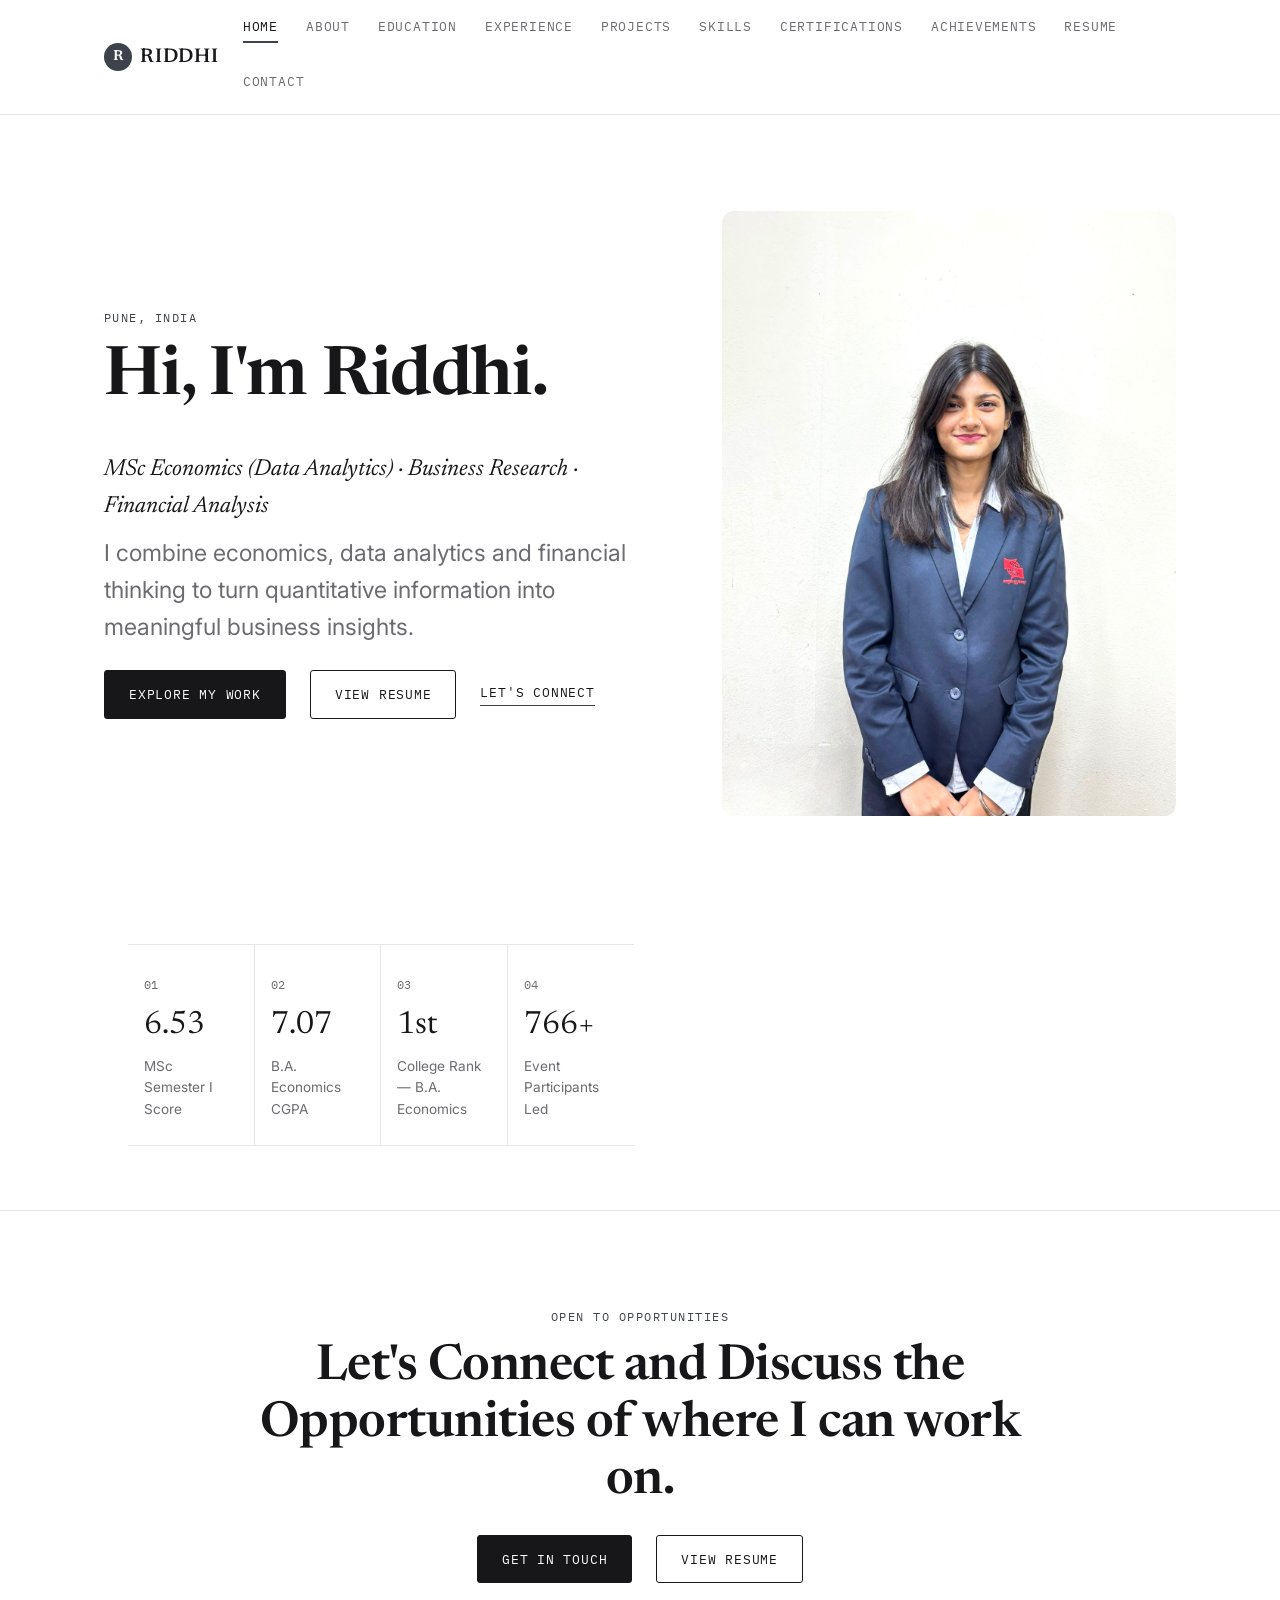
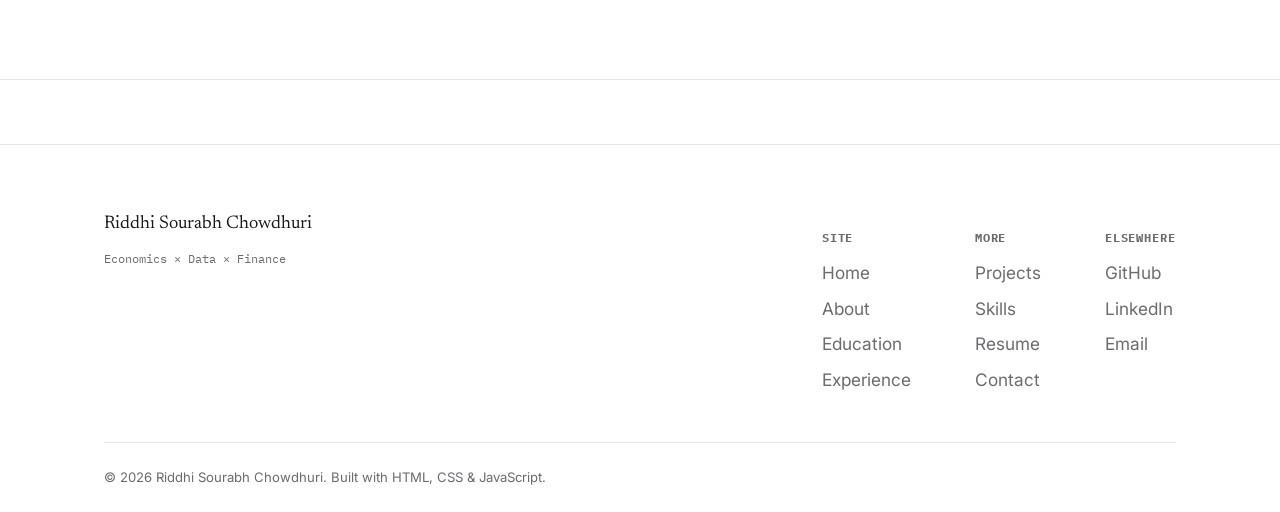
==== index.html @ 56497860 "Remove 'What I bring' section from index.html Removed the 'What I bring' section that included detai" ====
<!DOCTYPE html>
<html lang="en">
<head>
<meta charset="UTF-8">
<meta name="viewport" content="width=device-width, initial-scale=1.0">
<title>Riddhi Chowdhuri | Economics &amp; Data Analytics Portfolio</title>
<meta name="description" content="Riddhi Sourabh Chowdhuri — MSc Economics (Data Analytics) student specialising in econometrics, financial modelling and business research.">
<meta property="og:title" content="Riddhi Chowdhuri | Economics & Data Analytics Portfolio">
<meta property="og:description" content="MSc Economics (Data Analytics) student — econometrics, financial modelling, business research.">
<meta property="og:type" content="website">
<link rel="preconnect" href="https://fonts.googleapis.com">
<link rel="preconnect" href="https://fonts.gstatic.com" crossorigin>
<link href="https://fonts.googleapis.com/css2?family=Newsreader:ital,opsz,wght@0,6..72,500;0,6..72,600;1,6..72,500&family=Inter:wght@400;500;600;700&family=IBM+Plex+Mono:wght@400;500&display=swap" rel="stylesheet">
<link rel="stylesheet" href="css/style.css">
</head>
<body>

<!-- NAVIGATION -->
<header class="site-nav">
  <div class="nav-inner">
    <a href="index.html" class="brand"><span class="brand-mark">R</span>RIDDHI</a>
    <nav class="nav-links" id="nav-links">
      <a href="index.html">Home</a>
      <a href="about.html">About</a>
      <a href="education.html">Education</a>
      <a href="experience.html">Experience</a>
      <a href="projects.html">Projects</a>
      <a href="skills.html">Skills</a>
      <a href="certifications.html">Certifications</a>
      <a href="achievements.html">Achievements</a>
      <a href="resume.html">Resume</a>
      <a href="contact.html">Contact</a>
    </nav>
    <div class="nav-actions">
      <button class="theme-toggle" aria-label="Switch to dark mode">☾</button>
      <button class="hamburger" aria-label="Open menu" aria-expanded="false"><span></span></button>
    </div>
  </div>
</header>

<main>
  <!-- HERO -->
  <section class="hero">
    <div class="container hero-grid">
      <div>
        <p class="eyebrow">Pune, India</p>
        <h1>Hi, I'm Riddhi.</h1>
        <p class="lede" style="font-family:var(--font-display); font-style:italic; color:var(--text); font-size:var(--step-1); margin-bottom:.4em;">MSc Economics (Data Analytics) · Business Research · Financial Analysis</p>
        <p class="lede">I combine economics, data analytics and financial thinking to turn quantitative information into meaningful business insights.</p>
        <div class="hero-cta">
          <a href="projects.html" class="btn btn-primary">Explore My Work</a>
          <a href="resume.html" class="btn btn-outline">View Resume</a>
          <a href="contact.html" class="btn-text">Let's Connect</a>
        </div>
      </div>

      <div class="hero-visual"><img src="assets/Riddhi_Sourabh_Chowdhuri.jpg" alt="Riddhi Chowdhuri" style="width:100%; height:100%; object-fit:cover; border-radius:12px;"></div>

    <!-- QUICK STATS -->
    <div class="container">
      <div class="stats-strip reveal">
        <div class="stat-card">
          <span class="stat-index">01</span>
          <div class="stat-value tabular"><span data-count="8.53">0</span></div>
          <div class="stat-label">MSc Semester I Score</div>
        </div>
        <div class="stat-card">
          <span class="stat-index">02</span>
          <div class="stat-value tabular"><span data-count="9.23">0</span></div>
          <div class="stat-label">B.A. Economics CGPA</div>
        </div>
        <div class="stat-card">
          <span class="stat-index">03</span>
          <div class="stat-value tabular">1st</div>
          <div class="stat-label">College Rank — B.A. Economics</div>
        </div>
        <div class="stat-card">
          <span class="stat-index">04</span>
          <div class="stat-value tabular"><span data-count="1000" data-suffix="+">0</span></div>
          <div class="stat-label">Event Participants Led</div>
        </div>
      </div>
    </div>
  </section>

  <!-- CLOSING CTA -->
  <section class="band-inverse">
    <div class="container text-center reveal">
      <p class="eyebrow" style="justify-content:center;">Open to opportunities</p>
      <h2 style="max-width:26ch;margin-inline:auto;">Let's Connect and Discuss the Opportunities of where I can work on.</h2>
      <div class="hero-cta" style="justify-content:center;">
        <a href="contact.html" class="btn btn-primary">Get in touch</a>
        <a href="resume.html" class="btn btn-outline" style="border-color:var(--line-dark);">View Resume</a>
      </div>
    </div>
  </section>
</main>

<footer>
  <div class="container">
    <div class="footer-grid">
      <div>
        <div class="footer-brand">Riddhi Sourabh Chowdhuri</div>
        <span class="tag">Economics × Data × Finance</span>
      </div>
      <div class="footer-links">
        <div class="footer-col">
          <h5>Site</h5>
          <a href="index.html">Home</a>
          <a href="about.html">About</a>
          <a href="education.html">Education</a>
          <a href="experience.html">Experience</a>
        </div>
        <div class="footer-col">
          <h5>More</h5>
          <a href="projects.html">Projects</a>
          <a href="skills.html">Skills</a>
          <a href="resume.html">Resume</a>
          <a href="contact.html">Contact</a>
        </div>
        <div class="footer-col">
          <h5>Elsewhere</h5>
          <a href="https://github.com/riddhichowdhuri" target="_blank" rel="noopener">GitHub</a>
          <a href="https://www.linkedin.com/in/riddhi-chowdhuri-856390242/" target="_blank" rel="noopener">LinkedIn</a>
          <a href="mailto:4riddhi2005@gmail.com">Email</a>
        </div>
      </div>
    </div>
    <div class="footer-bottom">
      <span>© <span data-year>2026</span> Riddhi Sourabh Chowdhuri. Built with HTML, CSS &amp; JavaScript.</span>
    </div>
  </div>
</footer>

<script src="js/script.js"></script>
</body>
</html>
---- css/style.css ----
/* =========================================================
   Riddhi Chowdhuri — Portfolio Design System
   Editorial ledger aesthetic: cream paper, ink text,
   brass + data-blue accents, serif display / mono labels.
   ========================================================= */

:root{
  /* ---- color: light (default) ---- */
  --bg:            #ffffff;
  --bg-raised:     #ffffff;
  --text:          #17171a;
  --text-muted:    #6b6b70;
  --rule:          #e6e6e8;
  --line-dark:     #17171a;
  --accent:        #3e434b;      /* near-monochrome slate — barely a color, just enough to read as emphasis */
  --brass:         #3e434b;
  --data-blue:     #3e434b;
  --card-bg:       transparent;
  --card-shadow:   none;
  --nav-bg:        rgba(255,255,255,.9);
  --inverse-bg:    #17171a;
  --inverse-text:  #ffffff;

  /* ---- type ---- */
  --font-display: "Newsreader", Georgia, serif;
  --font-body:    "Inter", -apple-system, BlinkMacSystemFont, "Segoe UI", sans-serif;
  --font-mono:    "IBM Plex Mono", ui-monospace, Menlo, monospace;

  --step--1: clamp(.78rem, .76rem + .1vw, .86rem);
  --step-0:  clamp(1rem, .96rem + .2vw, 1.08rem);
  --step-1:  clamp(1.2rem, 1.1rem + .5vw, 1.45rem);
  --step-2:  clamp(1.5rem, 1.3rem + 1vw, 2rem);
  --step-3:  clamp(2rem, 1.6rem + 2vw, 3.1rem);
  --step-4:  clamp(2.6rem, 2rem + 3vw, 4.2rem);

  --space-1: .5rem;
  --space-2: 1rem;
  --space-3: 1.5rem;
  --space-4: 2.5rem;
  --space-5: 4rem;
  --space-6: 6rem;

  --radius: 14px;
  --container: 1120px;
  --transition: .25s ease;
}

*, *::before, *::after{ box-sizing: border-box; }
html{ scroll-behavior: smooth; }
body{
  margin:0;
  background: var(--bg);
  color: var(--text);
  font-family: var(--font-body);
  font-size: var(--step-0);
  line-height: 1.6;
  -webkit-font-smoothing: antialiased;
  transition: background var(--transition), color var(--transition);
  overflow-x: hidden;
}
img, svg{ max-width:100%; display:block; }
a{ color: inherit; text-decoration: none; }
h1,h2,h3,h4{
  font-family: var(--font-display);
  font-weight: 600;
  line-height: 1.15;
  margin: 0 0 .5em;
  letter-spacing: -.01em;
}
h1{ font-size: var(--step-4); }
h2{ font-size: var(--step-3); }
h3{ font-size: var(--step-1); }
p{ margin: 0 0 1em; color: var(--text-muted); }
ul{ margin:0; padding:0; list-style:none; }
button{ font-family: inherit; cursor:pointer; }

.container{
  max-width: var(--container);
  margin-inline: auto;
  padding-inline: var(--space-3);
}
.text-center{ text-align:center; }

/* ---------- NAV ---------- */
.site-nav{
  position: sticky; top:0; z-index: 100;
  background: var(--nav-bg);
  backdrop-filter: blur(10px);
  border-bottom: 1px solid var(--rule);
}
.nav-inner{
  max-width: var(--container);
  margin-inline:auto;
  padding: 1rem var(--space-3);
  display:flex; align-items:center; justify-content:space-between;
  gap: var(--space-3);
}
.brand{
  font-family: var(--font-display);
  font-size: 1.25rem;
  font-weight:600;
  letter-spacing:.04em;
  display:flex; align-items:center; gap:.5rem;
}
.brand-mark{
  display:inline-flex; align-items:center; justify-content:center;
  width:28px; height:28px; border-radius:50%;
  background: var(--accent); color: var(--bg-raised);
  font-size:.9rem;
}
.nav-links{ display:flex; gap: 1.75rem; flex-wrap:wrap; }
.nav-links a{
  font-family: var(--font-mono);
  font-size: .82rem;
  text-transform: uppercase;
  letter-spacing:.06em;
  color: var(--text-muted);
  padding-bottom: 4px;
  border-bottom: 2px solid transparent;
  transition: color var(--transition), border-color var(--transition);
}
.nav-links a:hover{ color: var(--text); }
.nav-links a.active{ color: var(--text); border-color: var(--accent); }
.nav-actions{ display:flex; align-items:center; gap: .75rem; }
.theme-toggle{ display:none; }
.hamburger{
  display:none; flex-direction:column; justify-content:center; gap:5px;
  width:36px; height:36px; background:none; border:none;
}
.hamburger span, .hamburger::before, .hamburger::after{
  content:""; display:block; height:2px; width:22px; background: var(--text);
  transition: transform var(--transition), opacity var(--transition);
}
.hamburger.is-open::before{ transform: translateY(7px) rotate(45deg); }
.hamburger.is-open::after{ transform: translateY(-7px) rotate(-45deg); }
.hamburger.is-open span{ opacity:0; }

/* ---------- BUTTONS ---------- */
.btn{
  display:inline-flex; align-items:center; justify-content:center;
  padding: .8rem 1.5rem; border-radius: 3px;
  font-family: var(--font-mono); font-size: .82rem; text-transform:uppercase;
  letter-spacing:.06em; border:1px solid var(--line-dark);
  transition: background var(--transition), color var(--transition), border-color var(--transition);
}
.btn-primary{ background: var(--text); color: var(--bg); border-color: var(--text); }
.btn-primary:hover{ background: var(--accent); border-color: var(--accent); color: var(--bg-raised); }
.btn-outline{ border-color: var(--line-dark); color: var(--text); background:transparent; }
.btn-outline:hover{ border-color: var(--accent); color: var(--accent); }
.btn-text{ font-family: var(--font-mono); font-size:.82rem; text-transform:uppercase; letter-spacing:.06em; border-bottom:1px solid var(--accent); padding-bottom:2px; }

/* ---------- HERO ---------- */
.hero{ padding: var(--space-6) 0 var(--space-5); }
.hero-grid{ display:grid; grid-template-columns: 1.1fr .9fr; gap: var(--space-5); align-items:center; }
.eyebrow{
  font-family: var(--font-mono); font-size:.78rem; text-transform:uppercase;
  letter-spacing:.12em; color: var(--accent); display:block; margin-bottom:.75rem;
}
.lede{ font-size: var(--step-1); max-width: 46ch; color: var(--text-muted); }
.hero-cta{ display:flex; align-items:center; gap: var(--space-3); flex-wrap:wrap; margin-top: var(--space-3); }
.hero-visual{ position:relative; }
.hero-fig{ width:100%; height:auto; }

/* ---------- STATS ---------- */
.stats-strip{
  margin-top: var(--space-5);
  display:grid; grid-template-columns: repeat(4,1fr);
  border-top: 1px solid var(--rule); border-bottom: 1px solid var(--rule);
}
.stat-card{
  padding: var(--space-3) var(--space-2);
  border-right: 1px solid var(--rule);
  position:relative;
}
.stat-card:last-child{ border-right:none; }
.stat-index{ font-family: var(--font-mono); font-size:.72rem; color: var(--text-muted); }
.stat-value{ font-family: var(--font-display); font-size: var(--step-2); margin: .25rem 0; }
.stat-value.tabular{ font-variant-numeric: tabular-nums; }
.stat-label{ font-size: .85rem; color: var(--text-muted); }

/* ---------- SECTIONS / CARDS ---------- */
.band{ padding: var(--space-6) 0; border-top:1px solid var(--rule); border-bottom:1px solid var(--rule); }
.band-inverse{ padding: var(--space-6) 0; border-top:1px solid var(--rule); border-bottom:1px solid var(--rule); }
.section-head{ margin-bottom: var(--space-4); max-width: 60ch; }
.grid{ display:grid; gap: var(--space-3); }
.grid-2{ grid-template-columns: repeat(2,1fr); }
.grid-3{ grid-template-columns: repeat(3,1fr); }
.grid-4{ grid-template-columns: repeat(4,1fr); }
.card{
  background: transparent; border:0; border-top:1px solid var(--rule); border-radius:0;
  padding: var(--space-3) 0 0; box-shadow:none; transition:none;
}
.card .icon{
  font-family: var(--font-mono); font-size:.72rem; color: var(--accent);
  width:auto; height:auto; border:0; border-radius:0; text-transform:uppercase; letter-spacing:.08em;
  display:block; margin-bottom: .6rem;
}
.cat{ font-family: var(--font-mono); font-size:.78rem; color: var(--accent); text-transform:uppercase; letter-spacing:.06em; }

/* ---------- REVEAL ANIMATION ---------- */
.reveal{ opacity:0; transform: translateY(18px); transition: opacity .6s ease, transform .6s ease; }
.reveal.is-visible{ opacity:1; transform:none; }

/* ---------- PAGE HEADER (inner pages) ---------- */
.page-header{ padding: var(--space-5) 0 var(--space-4); border-bottom: 1px solid var(--rule); }
.page-header h1{ font-size: var(--step-3); }
.breadcrumb{ font-family: var(--font-mono); font-size:.78rem; color: var(--text-muted); text-transform:uppercase; letter-spacing:.06em; margin-bottom:.75rem; }
.breadcrumb a{ color: var(--accent); }

/* ---------- TIMELINE (education/experience) ---------- */
.timeline{ display:flex; flex-direction:column; gap: var(--space-4); }
.timeline-item{
  display:grid; grid-template-columns: 200px 1fr; gap: var(--space-3);
  padding-bottom: var(--space-4); border-bottom:1px solid var(--rule);
}
.timeline-item:last-child{ border-bottom:none; }
.timeline-date{ font-family: var(--font-mono); font-size:.82rem; color: var(--accent); }
.timeline-item h3{ margin-bottom:.25rem; }
.timeline-org{ font-family: var(--font-mono); font-size:.82rem; color: var(--text-muted); margin-bottom:.75rem; display:block; }
.timeline-item ul{ display:flex; flex-direction:column; gap:.5rem; }
.timeline-item li{ position:relative; padding-left:1.1rem; color: var(--text-muted); }
.timeline-item li::before{ content:"—"; position:absolute; left:0; color: var(--accent); }
.score-pill{
  display:inline; font-family: var(--font-mono); font-size:.75rem; color: var(--text-muted);
  border:0; padding:0; margin-right: 1.1rem;
}

/* ---------- PROJECTS ---------- */
.filter-bar{ display:flex; gap: 0 1.2rem; flex-wrap:wrap; margin-bottom: var(--space-4); padding-bottom: var(--space-2); border-bottom:1px solid var(--rule); }
.filter-btn{
  font-family: var(--font-mono); font-size:.78rem; text-transform:uppercase; letter-spacing:.05em;
  padding:0; border:0; border-radius:0; background:none; color: var(--text-muted);
  transition: color var(--transition);
}
.filter-btn.active, .filter-btn:hover{ background:none; color: var(--accent); text-decoration:underline; text-underline-offset:4px; }
.project-card{ cursor:pointer; }
.project-card .meta-row{ display:flex; flex-wrap:wrap; margin-top: var(--space-2); font-size:.78rem; }
.chip{ font-family: var(--font-mono); font-size:.78rem; background:none; border:0; border-radius:0; padding:0; margin-right:1.1rem; color: var(--text-muted); }
.missing{ color: var(--data-blue); font-style: italic; }
.link{ color: var(--accent); border-bottom: 1px solid var(--rule); transition: border-color .2s ease; }
.link:hover{ border-color: var(--accent); }

/* ---------- MODAL ---------- */
.modal-overlay{
  position: fixed; inset:0; background: rgba(20,19,15,.55);
  display:none; align-items:center; justify-content:center; padding: var(--space-3); z-index:200;
}
.modal-overlay.is-open{ display:flex; }
.modal{
  background: var(--card-bg); border-radius: var(--radius); max-width:640px; width:100%;
  max-height:85vh; overflow-y:auto; padding: var(--space-4); position:relative;
  box-shadow: var(--card-shadow);
}
.modal-close{
  position:absolute; top: var(--space-2); right: var(--space-2);
  background:none; border:1px solid var(--rule); border-radius:50%; width:32px; height:32px; font-size:1rem;
}
.modal dt{ font-family: var(--font-mono); font-size:.72rem; text-transform:uppercase; color: var(--accent); margin-top: var(--space-2); }
.modal dd{ margin:0 0 .5rem; color: var(--text-muted); }

/* ---------- SKILLS ---------- */
.skill-tags{ display:flex; flex-wrap:wrap; }
.skill-tag{ font-family: var(--font-mono); font-size:.85rem; border:0; border-radius:0; padding:0; background:none; margin-right:1.1rem; }
.skill-tag:last-child{ margin-right:0; }
.skill-tag:not(:last-child)::after{ content:"·"; margin-left:1.1rem; color: var(--rule); }
.skill-row{ display:flex; align-items:center; justify-content:space-between; gap:1rem; padding:.6rem 0; border-bottom:1px solid var(--rule); }
.skill-row:last-child{ border-bottom:0; }
.skill-level{ font-family: var(--font-mono); font-size:.72rem; text-transform:uppercase; letter-spacing:.05em; color: var(--text-muted); white-space:nowrap; }
.skill-level.high{ color: var(--accent); }

/* ---------- CERTS / ACHIEVEMENTS ---------- */
.cert-list, .ach-list{ display:flex; flex-direction:column; }
.cert-item, .ach-item{
  display:flex; gap: var(--space-3); align-items:flex-start; padding: var(--space-3) 0;
  border:0; border-top:1px solid var(--rule); border-radius:0; background:none;
}
.cert-list > :first-child, .ach-list > :first-child{ border-top:0; padding-top:0; }
.cert-item .icon, .ach-item .icon{ flex-shrink:0; font-family: var(--font-mono); font-size:.72rem; color: var(--accent); text-transform:uppercase; letter-spacing:.08em; width:auto; }

/* ---------- RESUME PAGE ---------- */
.resume-embed{ width:100%; height:80vh; border:1px solid var(--rule); border-radius: var(--radius); background: var(--bg-raised); }

/* ---------- CONTACT FORM ---------- */
.form-grid{ display:grid; gap: var(--space-2); max-width: 560px; }
.field{ display:flex; flex-direction:column; gap:.4rem; }
.field label{ font-family: var(--font-mono); font-size:.75rem; text-transform:uppercase; letter-spacing:.05em; color: var(--text-muted); }
.field input, .field textarea{
  font-family: var(--font-body); font-size: 1rem; padding: .75rem .9rem;
  border:1px solid var(--rule); border-radius:8px; background: var(--bg-raised); color: var(--text);
}
.field input:focus, .field textarea:focus{ outline:2px solid var(--accent); outline-offset:1px; }
.field-error{ font-size:.78rem; color:#b0483f; min-height:1em; }
.form-status{ font-family: var(--font-mono); font-size:.85rem; margin-top: var(--space-2); }
.form-status.success{ color: var(--data-blue); }
.form-status.error{ color:#b0483f; }
.contact-info{ display:flex; flex-direction:column; gap: var(--space-2); }
.contact-info a{ display:flex; align-items:center; gap:.6rem; }

/* ---------- FOOTER ---------- */
footer{ border-top: 1px solid var(--rule); padding: var(--space-5) 0 var(--space-3); margin-top: var(--space-5); }
.footer-grid{ display:flex; justify-content:space-between; gap: var(--space-4); flex-wrap:wrap; }
.footer-brand{ font-family: var(--font-display); font-size:1.15rem; margin-bottom:.25rem; }
.tag{ font-family: var(--font-mono); font-size:.78rem; color: var(--text-muted); }
.footer-links{ display:flex; gap: var(--space-5); flex-wrap:wrap; }
.footer-col h5{ font-family: var(--font-mono); font-size:.72rem; text-transform:uppercase; letter-spacing:.08em; color: var(--text-muted); margin-bottom: .75rem; }
.footer-col a{ display:block; margin-bottom:.5rem; color: var(--text-muted); transition: color var(--transition); }
.footer-col a:hover{ color: var(--text); }
.footer-bottom{ margin-top: var(--space-4); padding-top: var(--space-3); border-top:1px solid var(--rule); font-size:.82rem; color: var(--text-muted); }

/* ---------- RESPONSIVE ---------- */
@media (max-width: 900px){
  .hero-grid{ grid-template-columns: 1fr; }
  .hero-visual{ order:-1; max-width:280px; margin-inline:auto; }
  .grid-4{ grid-template-columns: repeat(2,1fr); }
  .grid-3{ grid-template-columns: repeat(2,1fr); }
  .flow-row{ grid-template-columns: repeat(2,1fr) !important; row-gap:1.75rem !important; }
  .stats-strip{ grid-template-columns: repeat(2,1fr); }
  .stat-card:nth-child(2){ border-right:none; }
  .stat-card{ border-bottom:1px solid var(--rule); }
  .timeline-item{ grid-template-columns: 1fr; }
}
@media (max-width: 700px){
  .nav-links{
    position:fixed; inset: 65px 0 auto 0; background: var(--bg); border-bottom:1px solid var(--rule);
    flex-direction:column; padding: var(--space-3); gap: 1.1rem;
    transform: translateY(-120%); opacity:0; pointer-events:none;
    transition: transform var(--transition), opacity var(--transition);
  }
  .nav-links.is-open{ transform: translateY(0); opacity:1; pointer-events:auto; }
  .hamburger{ display:flex; }
  .grid-4, .grid-3, .grid-2{ grid-template-columns: 1fr; }
  .flow-row{ grid-template-columns: 1fr !important; }
  .footer-grid{ flex-direction:column; }
}
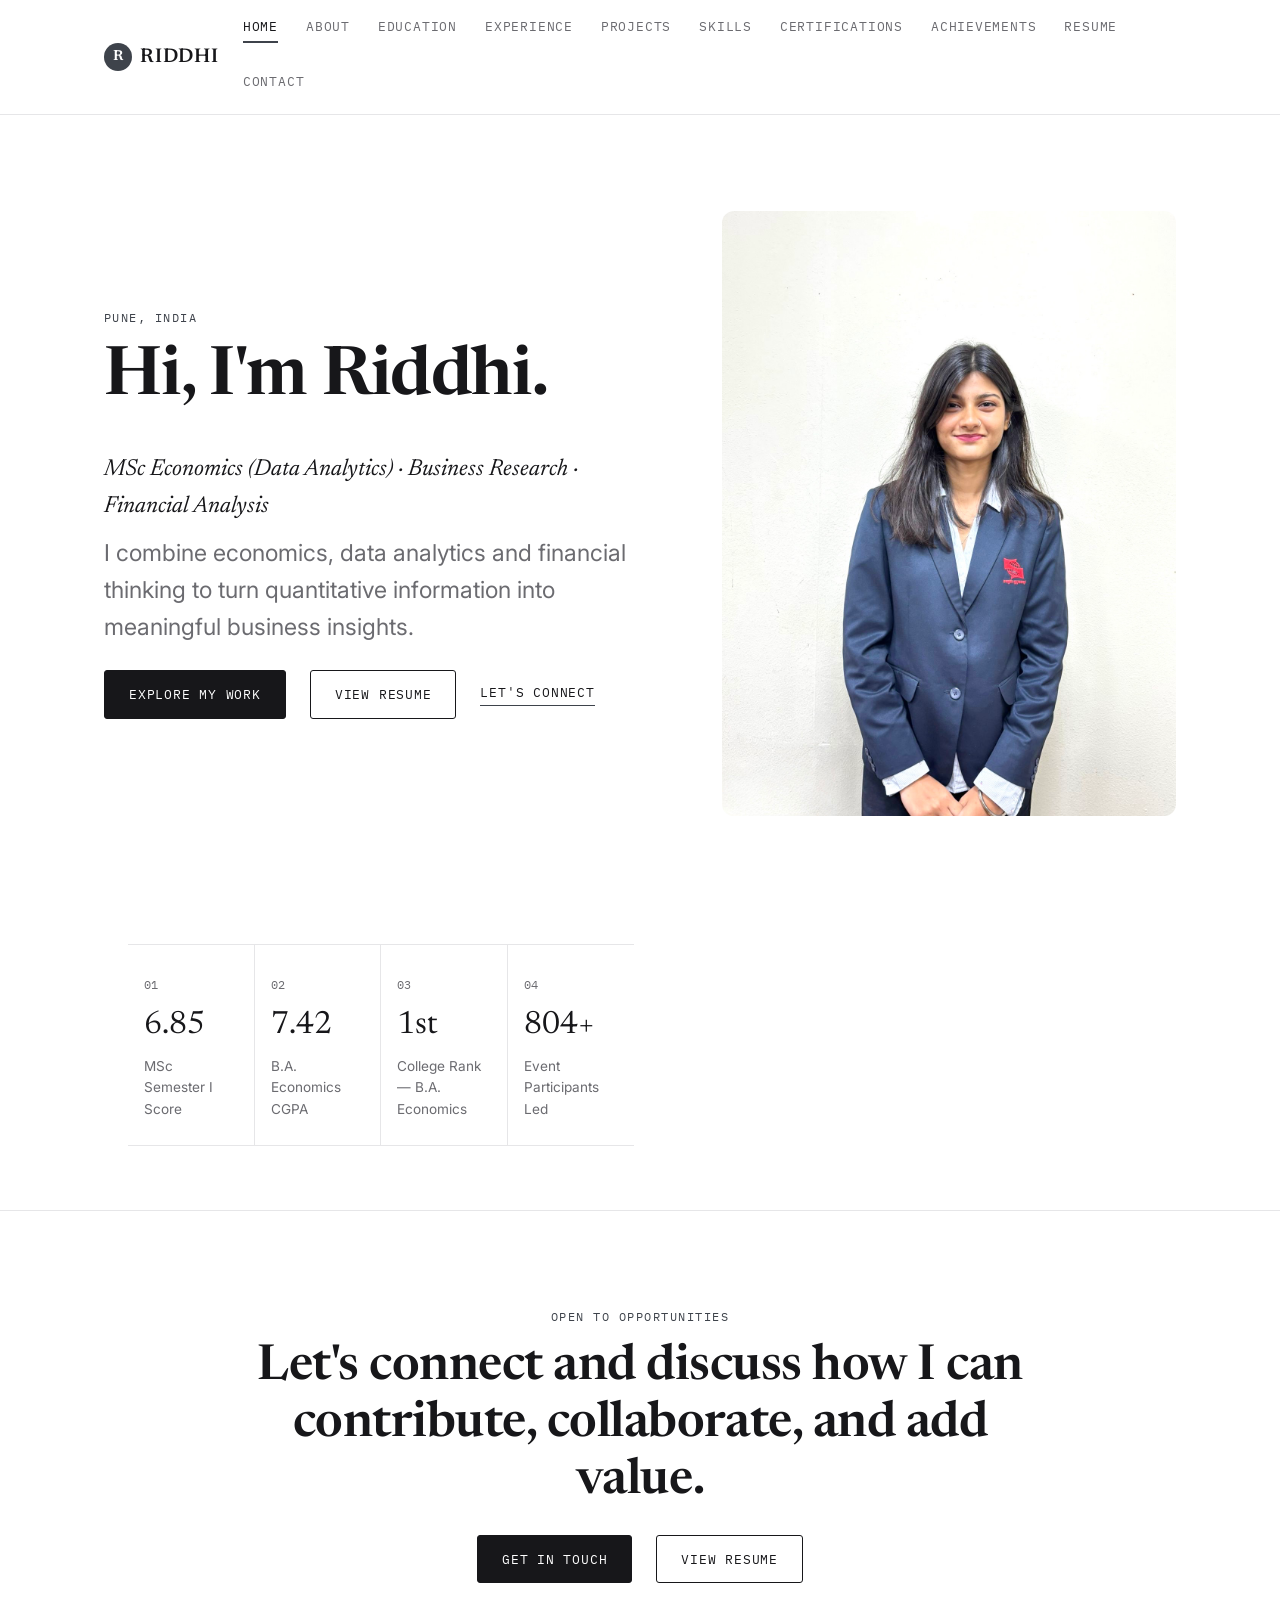
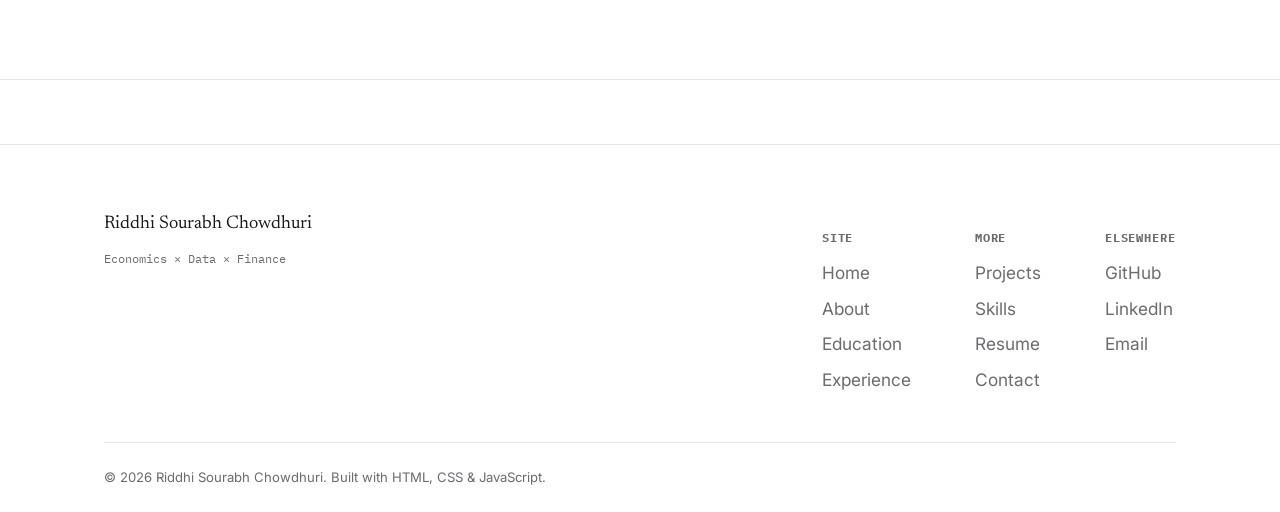
==== commit f5a711f0: "Update CTA heading for clarity and engagement" ====
--- a/index.html
+++ b/index.html
@@ -87,7 +87,7 @@
   <section class="band-inverse">
     <div class="container text-center reveal">
       <p class="eyebrow" style="justify-content:center;">Open to opportunities</p>
-      <h2 style="max-width:26ch;margin-inline:auto;">Let's Connect and Discuss the Opportunities of where I can work on.</h2>
+      <h2 style="max-width:26ch;margin-inline:auto;">Let's connect and discuss how I can contribute, collaborate, and add value.</h2>
       <div class="hero-cta" style="justify-content:center;">
         <a href="contact.html" class="btn btn-primary">Get in touch</a>
         <a href="resume.html" class="btn btn-outline" style="border-color:var(--line-dark);">View Resume</a>
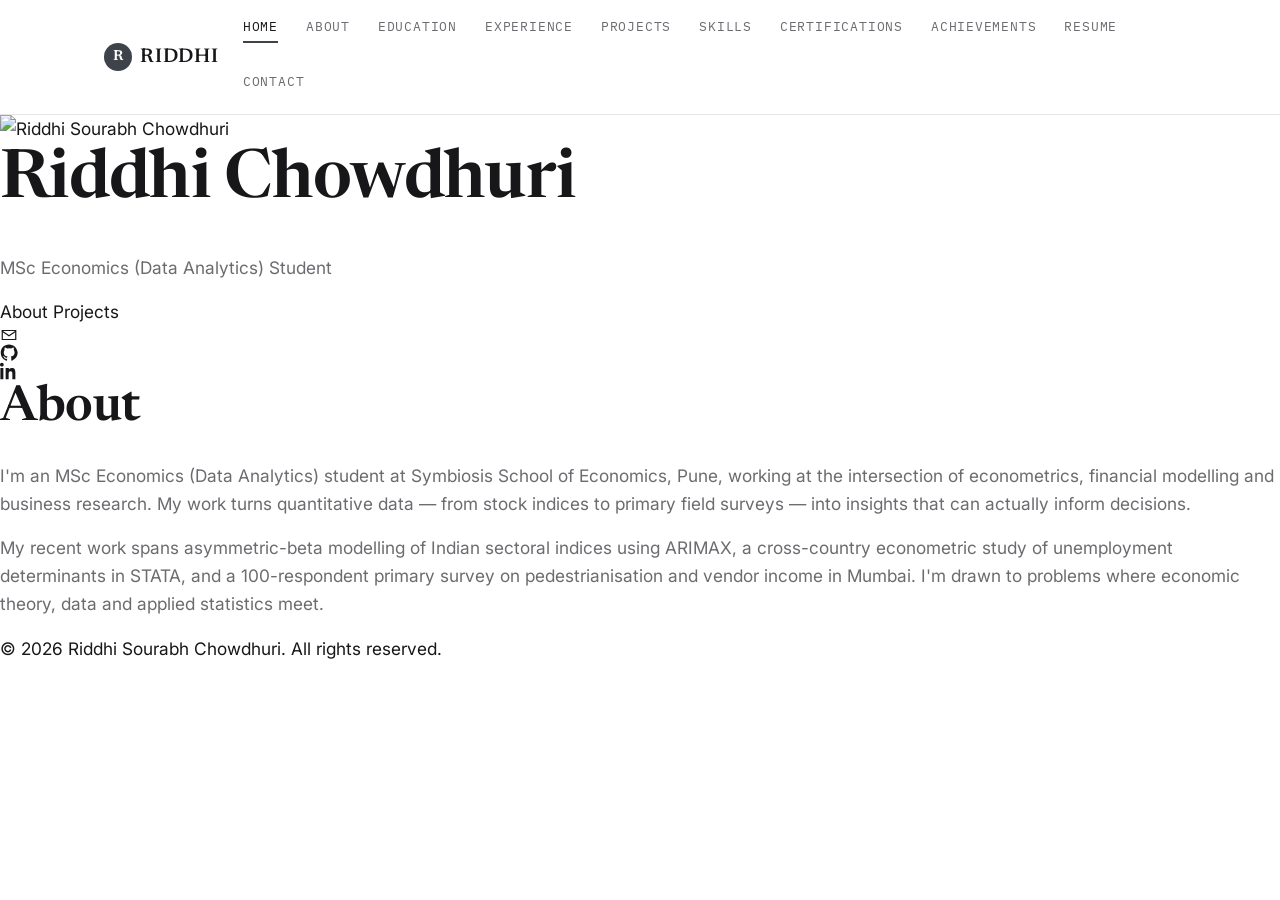
==== commit f10c0e34: "Rename index (1).html to index.html" ====
--- a/index.html
+++ b/index.html
@@ -38,100 +38,43 @@
   </div>
 </header>
 
-<main>
-  <!-- HERO -->
-  <section class="hero">
-    <div class="container hero-grid">
-      <div>
-        <p class="eyebrow">Pune, India</p>
-        <h1>Hi, I'm Riddhi.</h1>
-        <p class="lede" style="font-family:var(--font-display); font-style:italic; color:var(--text); font-size:var(--step-1); margin-bottom:.4em;">MSc Economics (Data Analytics) · Business Research · Financial Analysis</p>
-        <p class="lede">I combine economics, data analytics and financial thinking to turn quantitative information into meaningful business insights.</p>
-        <div class="hero-cta">
-          <a href="projects.html" class="btn btn-primary">Explore My Work</a>
-          <a href="resume.html" class="btn btn-outline">View Resume</a>
-          <a href="contact.html" class="btn-text">Let's Connect</a>
-        </div>
+<main class="bio-page">
+  <section class="bio-split">
+    <div class="bio-sidebar">
+      <div class="bio-photo-wrap">
+        <!-- Replace the filename below with your actual photo filename inside /assets -->
+        <img src="assets/riddhi.jpg" alt="Riddhi Sourabh Chowdhuri" class="bio-photo">
       </div>
-
-      <div class="hero-visual"><img src="assets/Riddhi_Sourabh_Chowdhuri.jpg" alt="Riddhi Chowdhuri" style="width:100%; height:100%; object-fit:cover; border-radius:12px;"></div>
-
-    <!-- QUICK STATS -->
-    <div class="container">
-      <div class="stats-strip reveal">
-        <div class="stat-card">
-          <span class="stat-index">01</span>
-          <div class="stat-value tabular"><span data-count="8.53">0</span></div>
-          <div class="stat-label">MSc Semester I Score</div>
-        </div>
-        <div class="stat-card">
-          <span class="stat-index">02</span>
-          <div class="stat-value tabular"><span data-count="9.23">0</span></div>
-          <div class="stat-label">B.A. Economics CGPA</div>
-        </div>
-        <div class="stat-card">
-          <span class="stat-index">03</span>
-          <div class="stat-value tabular">1st</div>
-          <div class="stat-label">College Rank — B.A. Economics</div>
-        </div>
-        <div class="stat-card">
-          <span class="stat-index">04</span>
-          <div class="stat-value tabular"><span data-count="1000" data-suffix="+">0</span></div>
-          <div class="stat-label">Event Participants Led</div>
-        </div>
+      <h1 class="bio-name">Riddhi&nbsp;Chowdhuri</h1>
+      <p class="bio-title">MSc Economics (Data Analytics) Student</p>
+      <div class="bio-actions">
+        <a href="about.html" class="bio-btn">About</a>
+        <a href="projects.html" class="bio-btn">Projects</a>
+      </div>
+      <div class="bio-social">
+        <a href="mailto:4riddhi2005@gmail.com" aria-label="Email" class="bio-icon">
+          <svg width="18" height="18" viewBox="0 0 24 24" fill="none" stroke="currentColor" stroke-width="1.6"><path d="M3 6h18v12H3z"/><path d="M3 7l9 6 9-6"/></svg>
+        </a>
+        <a href="https://github.com/riddhichowdhuri" target="_blank" rel="noopener" aria-label="GitHub" class="bio-icon">
+          <svg width="18" height="18" viewBox="0 0 24 24" fill="currentColor"><path d="M12 .5C5.73.5.98 5.24.98 11.52c0 4.98 3.23 9.2 7.71 10.7.56.1.77-.24.77-.54 0-.27-.01-1.16-.01-2.1-3.14.68-3.8-1.34-3.8-1.34-.51-1.3-1.25-1.65-1.25-1.65-1.02-.7.08-.68.08-.68 1.13.08 1.72 1.16 1.72 1.16 1 1.72 2.63 1.22 3.27.93.1-.73.39-1.22.71-1.5-2.51-.29-5.15-1.26-5.15-5.6 0-1.24.44-2.25 1.16-3.05-.12-.29-.5-1.45.11-3.02 0 0 .95-.3 3.11 1.17a10.8 10.8 0 0 1 5.66 0c2.16-1.47 3.11-1.17 3.11-1.17.61 1.57.23 2.73.11 3.02.72.8 1.16 1.81 1.16 3.05 0 4.35-2.65 5.31-5.17 5.59.4.35.76 1.03.76 2.08 0 1.5-.01 2.71-.01 3.08 0 .3.2.65.78.54 4.47-1.5 7.7-5.72 7.7-10.7C23.02 5.24 18.27.5 12 .5z"/></svg>
+        </a>
+        <a href="https://www.linkedin.com/in/riddhi-chowdhuri-856390242/" target="_blank" rel="noopener" aria-label="LinkedIn" class="bio-icon">
+          <svg width="18" height="18" viewBox="0 0 24 24" fill="currentColor"><path d="M4.98 3.5C4.98 4.88 3.87 6 2.5 6S0 4.88 0 3.5 1.12 1 2.5 1s2.48 1.12 2.48 2.5zM.5 8h4V23h-4V8zm7.5 0h3.84v2.05h.05c.53-1 1.84-2.05 3.79-2.05 4.05 0 4.8 2.67 4.8 6.14V23h-4v-6.9c0-1.65-.03-3.77-2.3-3.77-2.3 0-2.66 1.8-2.66 3.65V23h-4V8z"/></svg>
+        </a>
       </div>
     </div>
-  </section>
 
-  <!-- CLOSING CTA -->
-  <section class="band-inverse">
-    <div class="container text-center reveal">
-      <p class="eyebrow" style="justify-content:center;">Open to opportunities</p>
-      <h2 style="max-width:26ch;margin-inline:auto;">Let's connect and discuss how I can contribute, collaborate, and add value.</h2>
-      <div class="hero-cta" style="justify-content:center;">
-        <a href="contact.html" class="btn btn-primary">Get in touch</a>
-        <a href="resume.html" class="btn btn-outline" style="border-color:var(--line-dark);">View Resume</a>
+    <div class="bio-content">
+      <h2>About</h2>
+      <p>I'm an MSc Economics (Data Analytics) student at Symbiosis School of Economics, Pune, working at the intersection of econometrics, financial modelling and business research. My work turns quantitative data — from stock indices to primary field surveys — into insights that can actually inform decisions.</p>
+      <p>My recent work spans asymmetric-beta modelling of Indian sectoral indices using ARIMAX, a cross-country econometric study of unemployment determinants in STATA, and a 100-respondent primary survey on pedestrianisation and vendor income in Mumbai. I'm drawn to problems where economic theory, data and applied statistics meet.</p>
+      <div class="bio-foot">
+        <span>© <span data-year>2026</span> Riddhi Sourabh Chowdhuri. All rights reserved.</span>
       </div>
     </div>
   </section>
 </main>
 
-<footer>
-  <div class="container">
-    <div class="footer-grid">
-      <div>
-        <div class="footer-brand">Riddhi Sourabh Chowdhuri</div>
-        <span class="tag">Economics × Data × Finance</span>
-      </div>
-      <div class="footer-links">
-        <div class="footer-col">
-          <h5>Site</h5>
-          <a href="index.html">Home</a>
-          <a href="about.html">About</a>
-          <a href="education.html">Education</a>
-          <a href="experience.html">Experience</a>
-        </div>
-        <div class="footer-col">
-          <h5>More</h5>
-          <a href="projects.html">Projects</a>
-          <a href="skills.html">Skills</a>
-          <a href="resume.html">Resume</a>
-          <a href="contact.html">Contact</a>
-        </div>
-        <div class="footer-col">
-          <h5>Elsewhere</h5>
-          <a href="https://github.com/riddhichowdhuri" target="_blank" rel="noopener">GitHub</a>
-          <a href="https://www.linkedin.com/in/riddhi-chowdhuri-856390242/" target="_blank" rel="noopener">LinkedIn</a>
-          <a href="mailto:4riddhi2005@gmail.com">Email</a>
-        </div>
-      </div>
-    </div>
-    <div class="footer-bottom">
-      <span>© <span data-year>2026</span> Riddhi Sourabh Chowdhuri. Built with HTML, CSS &amp; JavaScript.</span>
-    </div>
-  </div>
-</footer>
-
 <script src="js/script.js"></script>
 </body>
 </html>
--- a/css/style.css
+++ b/css/style.css
@@ -332,3 +332,20 @@
   .flow-row{ grid-template-columns: 1fr !important; }
   .footer-grid{ flex-direction:column; }
 }
+
+/* ---------- HOME PAGE ONLY: ivory + light powder blue accent on the stats strip ---------- */
+/* Add class="home" to <body> in index.html only for this to apply. */
+body.home .stats-strip{
+  background: #FAF7EF;                 /* soft ivory */
+  border-top: 1px solid #CFE6EF;       /* light powder blue rule */
+  border-bottom: 1px solid #CFE6EF;
+}
+body.home .stat-card{
+  border-right-color: #CFE6EF;         /* powder blue divider between stats */
+}
+body.home .stat-value{
+  color: #6FA3B8;                      /* powder blue numbers */
+}
+body.home .stat-index{
+  color: #8FB9C9;
+}
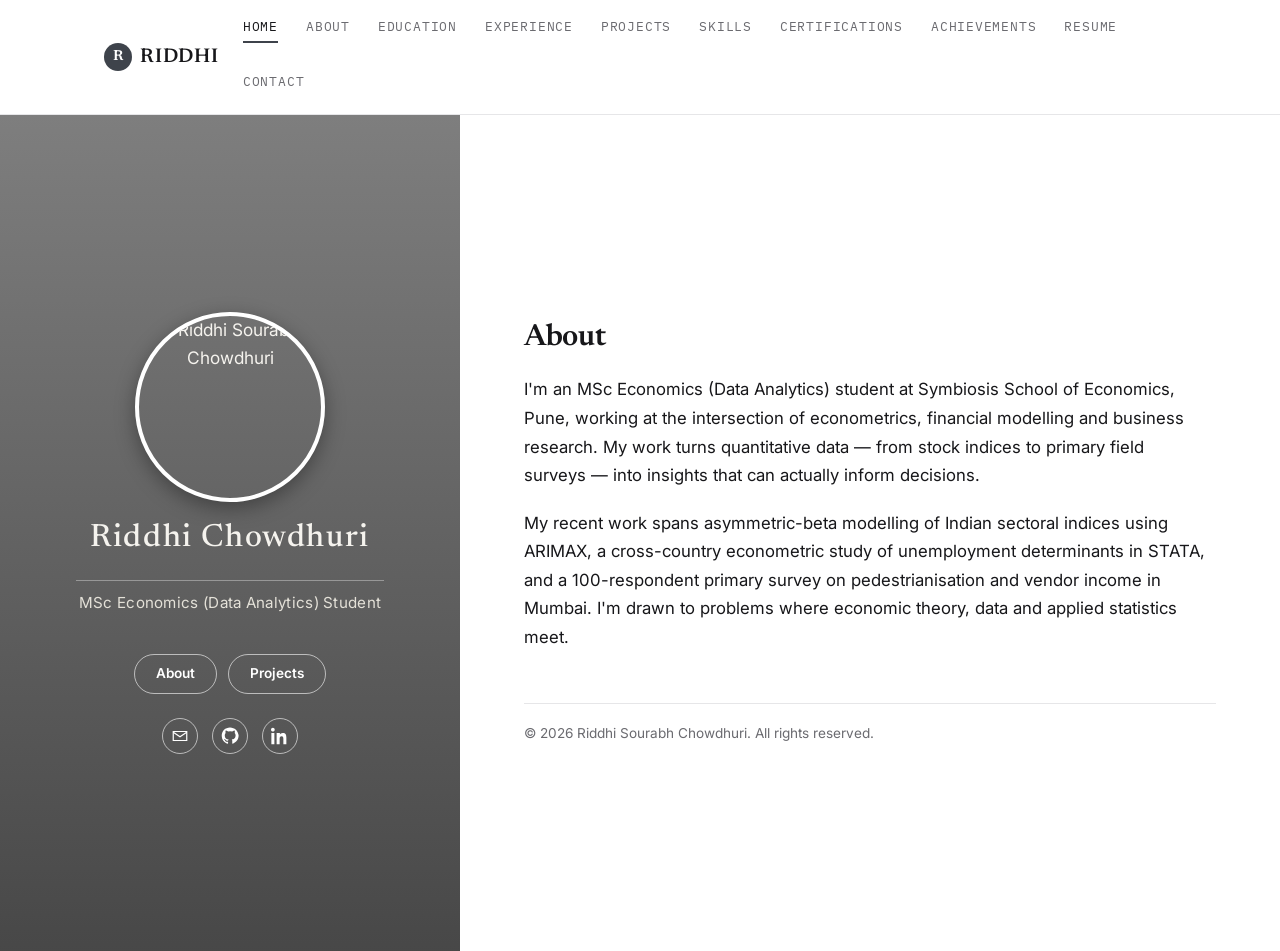
==== commit 47da2693: "Update photo filename in index.html" ====
--- a/index.html
+++ b/index.html
@@ -43,7 +43,7 @@
     <div class="bio-sidebar">
       <div class="bio-photo-wrap">
         <!-- Replace the filename below with your actual photo filename inside /assets -->
-        <img src="assets/riddhi.jpg" alt="Riddhi Sourabh Chowdhuri" class="bio-photo">
+        <img src="assets/Riddhi_Sourabh-Chowdhuri.jpg" alt="Riddhi Sourabh Chowdhuri" class="bio-photo">
       </div>
       <h1 class="bio-name">Riddhi&nbsp;Chowdhuri</h1>
       <p class="bio-title">MSc Economics (Data Analytics) Student</p>
--- a/css/style.css
+++ b/css/style.css
@@ -349,3 +349,108 @@
 body.home .stat-index{
   color: #8FB9C9;
 }
+
+/* ---------- HOME PAGE ONLY: simple two-panel bio layout ---------- */
+.bio-split{
+  display:flex;
+  flex-wrap: wrap;
+  min-height: calc(100vh - 64px); /* adjust 64px if your nav bar is a different height */
+}
+.bio-sidebar{
+  flex: 1 1 380px;
+  max-width: 460px;
+  position: relative;
+  display:flex;
+  flex-direction: column;
+  align-items:center;
+  justify-content:center;
+  gap: 1.1rem;
+  padding: 3rem 2rem;
+  text-align:center;
+  color: #f5f3ee;
+  background:
+    linear-gradient(rgba(20,20,20,.55), rgba(20,20,20,.78)),
+    url("../assets/riddhi.jpg") center/cover no-repeat;
+}
+.bio-photo-wrap{
+  width: 190px; height: 190px;
+  border-radius: 50%;
+  overflow:hidden;
+  border: 4px solid #fff;
+  box-shadow: 0 6px 20px rgba(0,0,0,.35);
+}
+.bio-photo{ width:100%; height:100%; object-fit:cover; display:block; }
+.bio-name{
+  font-family: var(--font-display);
+  font-weight: 500;
+  letter-spacing: .05em;
+  font-size: 2rem;
+  margin: 0;
+}
+.bio-title{
+  font-family: var(--font-body);
+  font-size: .95rem;
+  letter-spacing: .02em;
+  color: #e4e1d8;
+  padding-top:.6rem;
+  border-top: 1px solid rgba(255,255,255,.35);
+  margin-top:.4rem;
+  width: 78%;
+}
+.bio-actions{ display:flex; gap:.7rem; margin-top:.4rem; }
+.bio-btn{
+  border: 1px solid rgba(255,255,255,.6);
+  color:#fff;
+  padding:.5rem 1.3rem;
+  border-radius: 999px;
+  font-size:.85rem;
+  font-weight:600;
+  text-decoration:none;
+  transition: background .2s, color .2s;
+}
+.bio-btn:hover{ background:#fff; color:#17171a; }
+.bio-social{ display:flex; gap:.9rem; margin-top:.4rem; }
+.bio-icon{
+  width:36px; height:36px;
+  border:1px solid rgba(255,255,255,.6);
+  border-radius:50%;
+  display:flex; align-items:center; justify-content:center;
+  color:#fff;
+  transition: background .2s, color .2s;
+}
+.bio-icon:hover{ background:#fff; color:#17171a; }
+
+.bio-content{
+  flex:2 1 480px;
+  background: #ffffff;
+  padding: 4rem 4rem;
+  display:flex;
+  flex-direction:column;
+  justify-content:center;
+}
+.bio-content h2{
+  font-family: var(--font-display);
+  font-size: 1.9rem;
+  margin-bottom: 1.2rem;
+}
+.bio-content p{
+  font-family: var(--font-body);
+  font-size: 1.05rem;
+  line-height:1.7;
+  color: var(--text);
+  max-width: 62ch;
+  margin-bottom: 1.2rem;
+}
+.bio-foot{
+  margin-top: 2rem;
+  padding-top: 1.2rem;
+  border-top: 1px solid var(--rule);
+  font-size:.85rem;
+  color: var(--text-muted);
+}
+
+@media (max-width: 860px){
+  .bio-split{ flex-direction:column; }
+  .bio-sidebar{ max-width:none; padding: 3rem 1.5rem; }
+  .bio-content{ padding: 2.5rem 1.5rem; }
+}
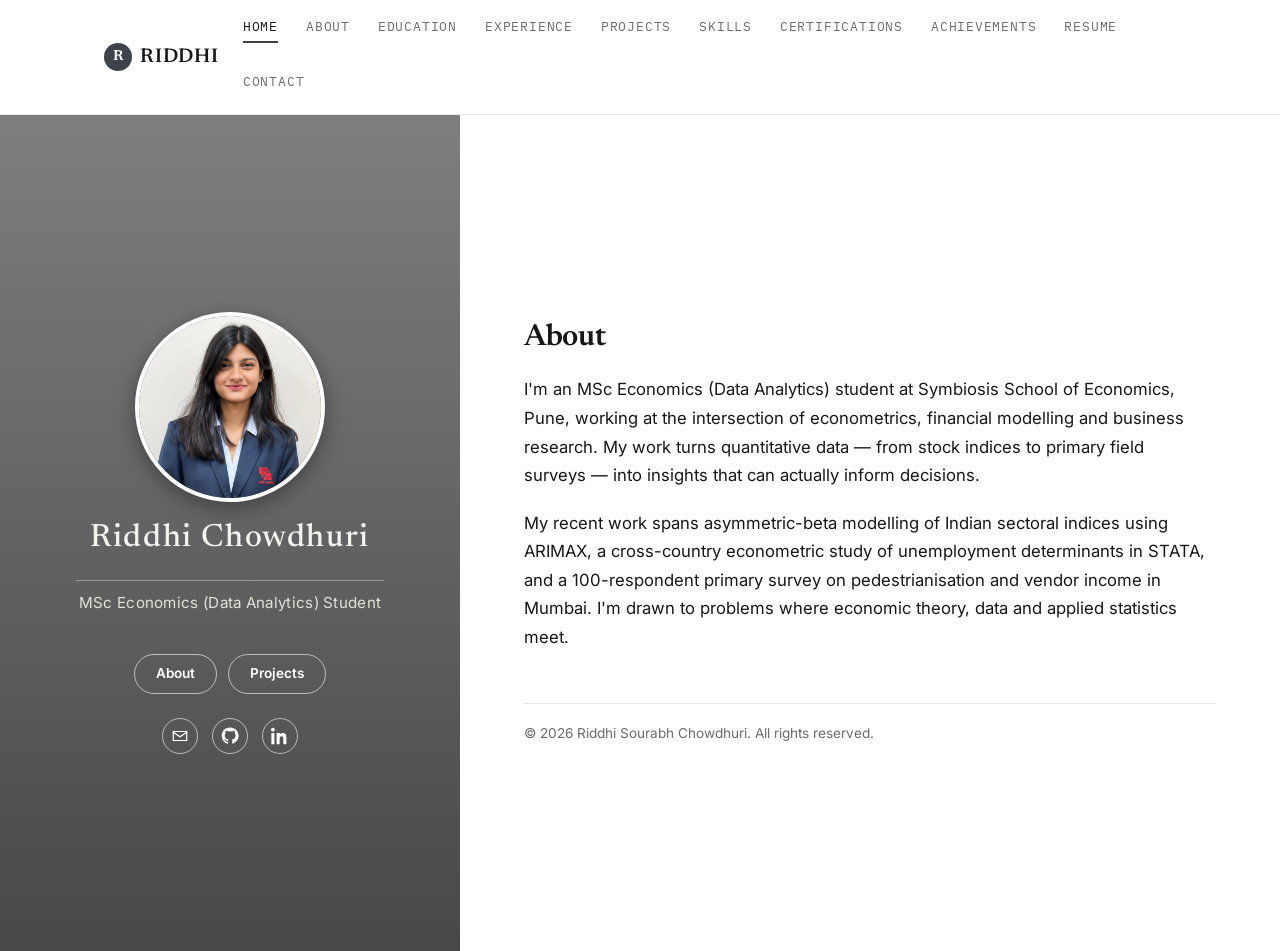
==== commit f07eb322: "Update index.html" ====
--- a/index.html
+++ b/index.html
@@ -43,7 +43,7 @@
     <div class="bio-sidebar">
       <div class="bio-photo-wrap">
         <!-- Replace the filename below with your actual photo filename inside /assets -->
-        <img src="assets/Riddhi_Sourabh-Chowdhuri.jpg" alt="Riddhi Sourabh Chowdhuri" class="bio-photo">
+        <img src="assets/Riddhi_Sourabh_Chowdhuri.jpg" alt="Riddhi Sourabh Chowdhuri" class="bio-photo">
       </div>
       <h1 class="bio-name">Riddhi&nbsp;Chowdhuri</h1>
       <p class="bio-title">MSc Economics (Data Analytics) Student</p>
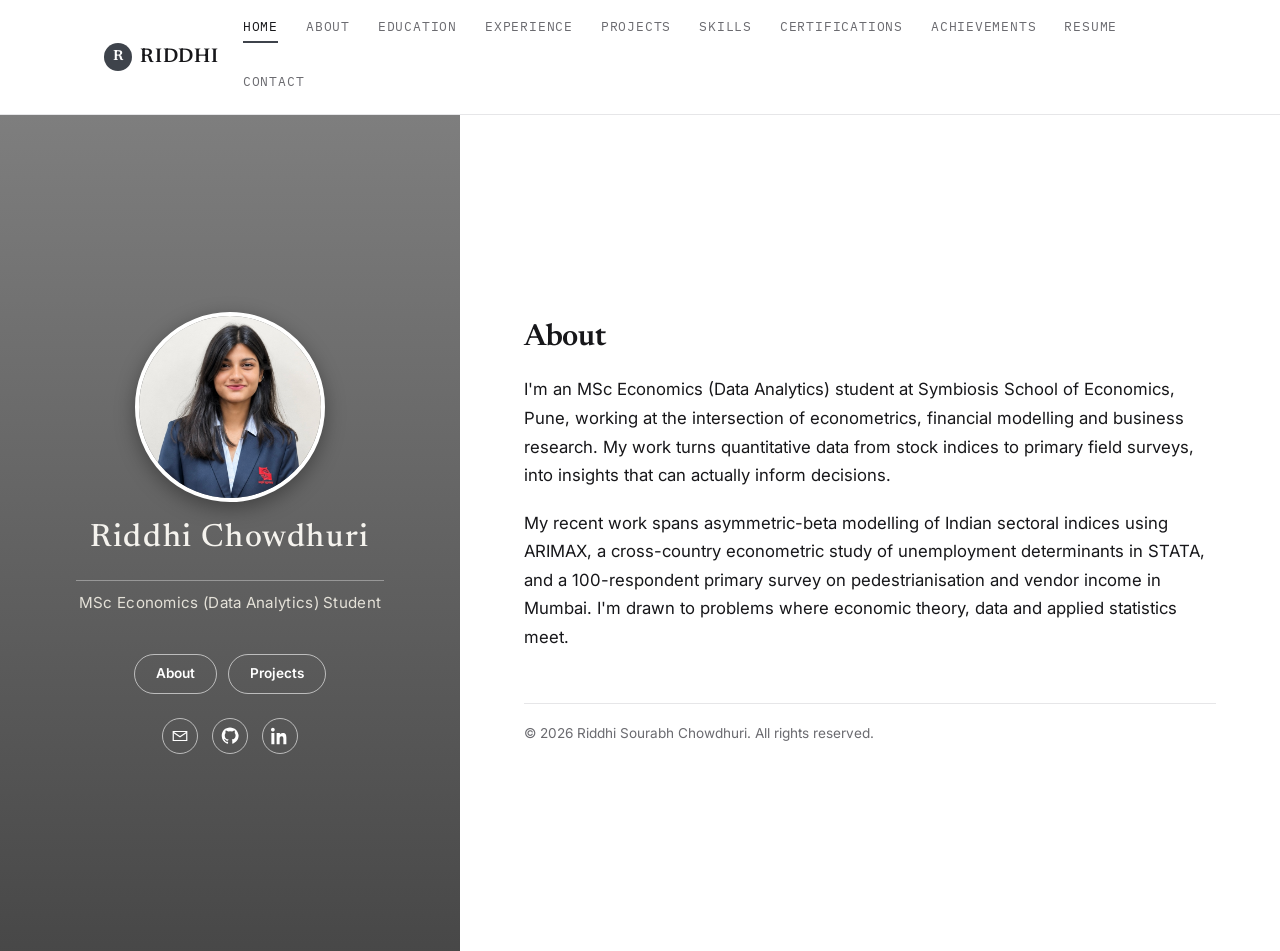
==== commit 9214c0bf: "Fix text formatting in bio section Removed unnecessary hyphen from the text in the bio section." ====
--- a/index.html
+++ b/index.html
@@ -66,7 +66,7 @@
 
     <div class="bio-content">
       <h2>About</h2>
-      <p>I'm an MSc Economics (Data Analytics) student at Symbiosis School of Economics, Pune, working at the intersection of econometrics, financial modelling and business research. My work turns quantitative data — from stock indices to primary field surveys — into insights that can actually inform decisions.</p>
+      <p>I'm an MSc Economics (Data Analytics) student at Symbiosis School of Economics, Pune, working at the intersection of econometrics, financial modelling and business research. My work turns quantitative data from stock indices to primary field surveys, into insights that can actually inform decisions.</p>
       <p>My recent work spans asymmetric-beta modelling of Indian sectoral indices using ARIMAX, a cross-country econometric study of unemployment determinants in STATA, and a 100-respondent primary survey on pedestrianisation and vendor income in Mumbai. I'm drawn to problems where economic theory, data and applied statistics meet.</p>
       <div class="bio-foot">
         <span>© <span data-year>2026</span> Riddhi Sourabh Chowdhuri. All rights reserved.</span>
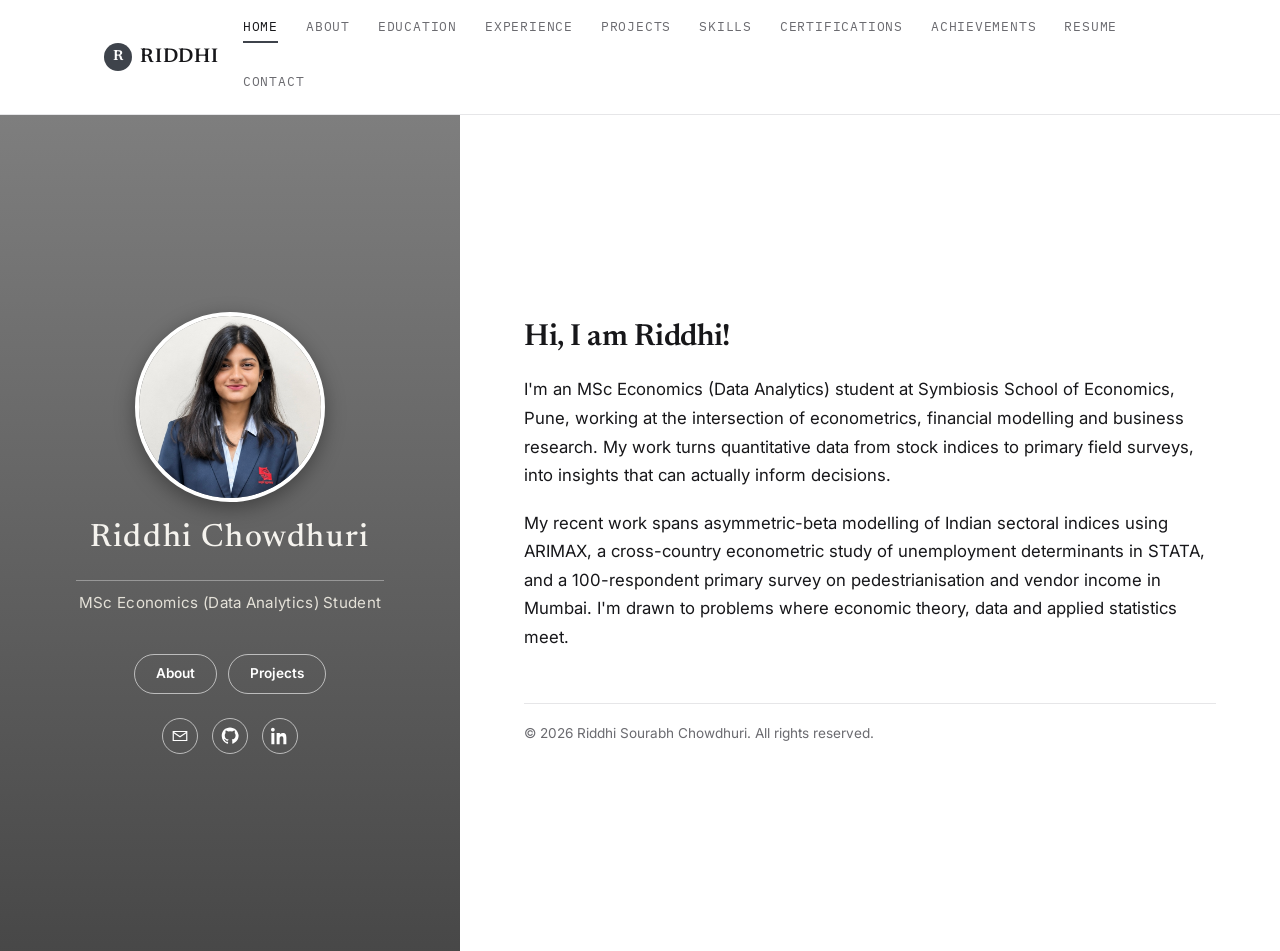
==== commit a442095e: "Update index.html" ====
--- a/index.html
+++ b/index.html
@@ -65,7 +65,7 @@
     </div>
 
     <div class="bio-content">
-      <h2>About</h2>
+      <h2>Hi, I am Riddhi!</h2>
       <p>I'm an MSc Economics (Data Analytics) student at Symbiosis School of Economics, Pune, working at the intersection of econometrics, financial modelling and business research. My work turns quantitative data from stock indices to primary field surveys, into insights that can actually inform decisions.</p>
       <p>My recent work spans asymmetric-beta modelling of Indian sectoral indices using ARIMAX, a cross-country econometric study of unemployment determinants in STATA, and a 100-respondent primary survey on pedestrianisation and vendor income in Mumbai. I'm drawn to problems where economic theory, data and applied statistics meet.</p>
       <div class="bio-foot">
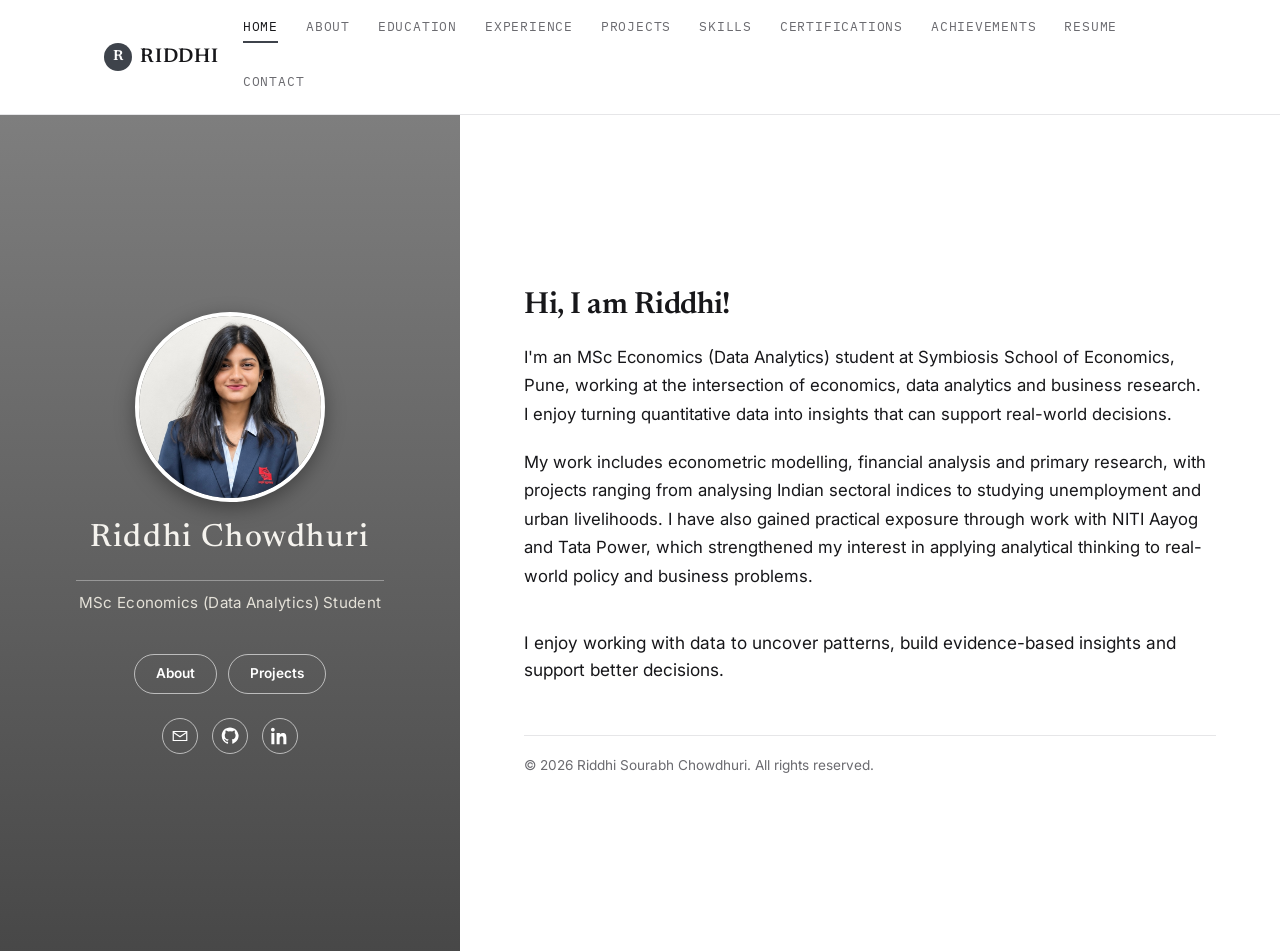
==== commit 6ddf8ee6: "Revise bio content for clarity and relevance Updated bio to reflect current studies and work experie" ====
--- a/index.html
+++ b/index.html
@@ -66,8 +66,9 @@
 
     <div class="bio-content">
       <h2>Hi, I am Riddhi!</h2>
-      <p>I'm an MSc Economics (Data Analytics) student at Symbiosis School of Economics, Pune, working at the intersection of econometrics, financial modelling and business research. My work turns quantitative data from stock indices to primary field surveys, into insights that can actually inform decisions.</p>
-      <p>My recent work spans asymmetric-beta modelling of Indian sectoral indices using ARIMAX, a cross-country econometric study of unemployment determinants in STATA, and a 100-respondent primary survey on pedestrianisation and vendor income in Mumbai. I'm drawn to problems where economic theory, data and applied statistics meet.</p>
+      <p>I'm an MSc Economics (Data Analytics) student at Symbiosis School of Economics, Pune, working at the intersection of economics, data analytics and business research. I enjoy turning quantitative data into insights that can support real-world decisions.</p>
+      <p>My work includes econometric modelling, financial analysis and primary research, with projects ranging from analysing Indian sectoral indices to studying unemployment and urban livelihoods. I have also gained practical exposure through work with NITI Aayog and Tata Power, which strengthened my interest in applying analytical thinking to real-world policy and business problems.</p>
+      </p>I enjoy working with data to uncover patterns, build evidence-based insights and support better decisions.</p>
       <div class="bio-foot">
         <span>© <span data-year>2026</span> Riddhi Sourabh Chowdhuri. All rights reserved.</span>
       </div>
